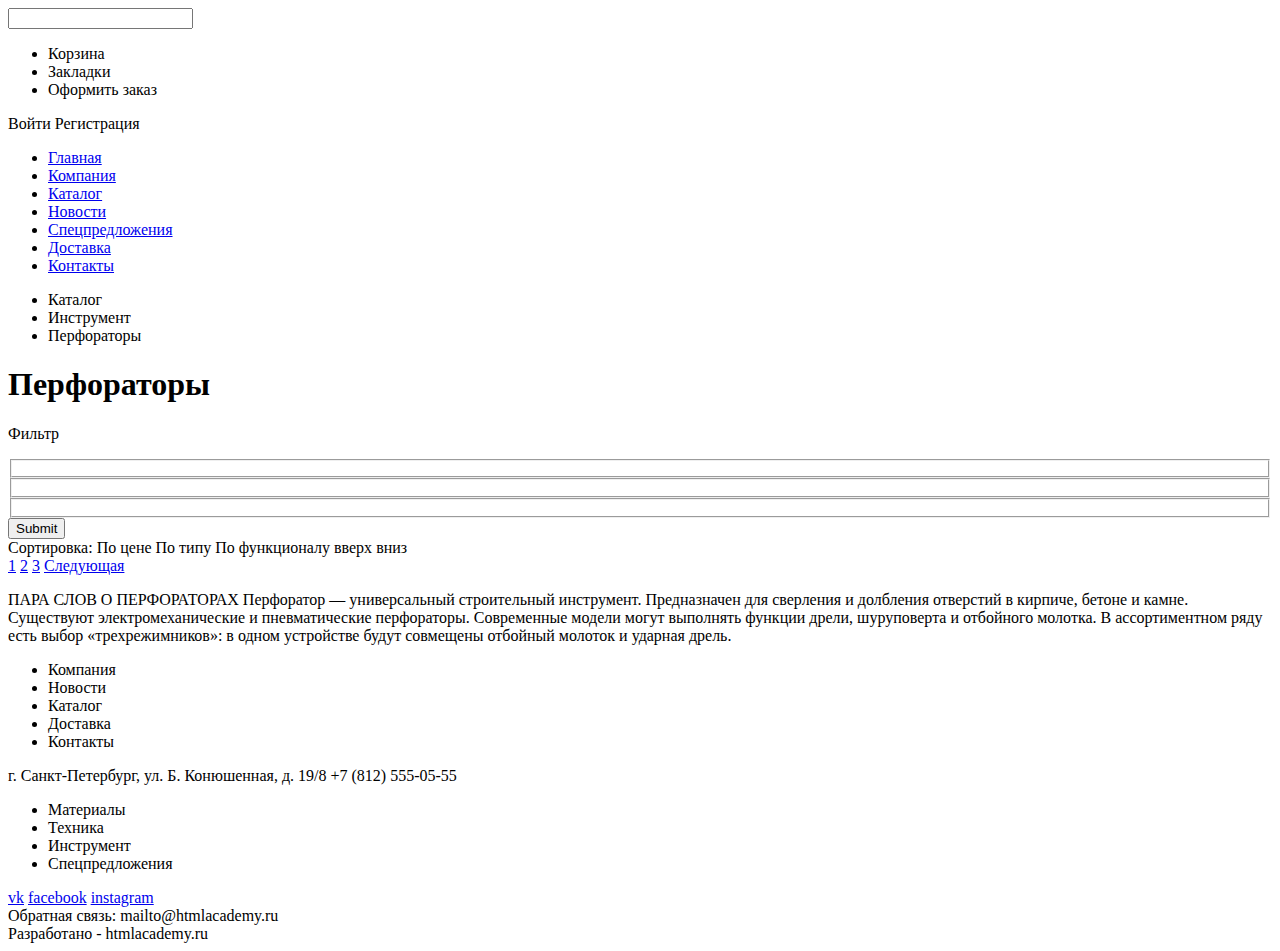
==== catalog.html @ a5088276 "Сделал общую разметку" ====
<!DOCTYPE html>
<html lang="ru">
  <head>
    <meta charset="utf-8">
    <title>HTML Academy: Техномарт</title>
  </head>
  <body>
    <header class="header-top">
      <div class="container">
        <div class="logo"></div>
        <input type="search">
        <ul class="buy-block">
          <li>Корзина</li>
          <li>Закладки</li>
          <li>Оформить заказ</li>
        </ul>
      </div>
    </header>
    <header>
      <div class="container">
        <div class="description"></div>
        <div class="contacts"></div>
        <div class="user-block">
          <a hrer="#">Войти</a>
          <a hrer="#">Регистрация</a>
        </div>
      </div>
    </header>
    <header>
      <nav class="container">
        <ul>
          <li><a href="#">Главная</a></li>
          <li><a href="#">Компания</a></li>
          <li><a href="#">Каталог</a></li>
          <li><a href="#">Новости</a></li>
          <li><a href="#">Спецпредложения</a></li>
          <li><a href="#">Доставка</a></li>
          <li><a href="#">Контакты</a></li>
        </ul>
      </nav>
    </header>
    <main>
      <ul class="breadcrumbs">
        <li>Каталог</li>
        <li>Инструмент</li>
        <li>Перфораторы</li>
      </ul>
      <h1>Перфораторы</h1>
      <form>
        <p>Фильтр</p>
        <fieldset class="cost">

        </fieldset>
        <fieldset class="vendors"></fieldset>
        <fieldset class="power"></fieldset>
        <input type="submit">
      </form>
      <div class="goods">
        <div class="goods-sort">
          <span>Сортировка:</span>
          <span>По цене</span>
          <span>По типу</span>
          <span>По функционалу</span>
          <span>вверх</span>
          <span>вниз</span>
        </div>
        <div class="goods-list">
          <div class="goods-item"></div>
          <div class="goods-item"></div>
          <div class="goods-item"></div>
          <div class="goods-item"></div>
          <div class="goods-item"></div>
          <div class="goods-item"></div>
          <div class="goods-item"></div>
          <div class="goods-item"></div>
          <div class="goods-item"></div>
        </div>
      </div>
      <div class="paginator">
        <a href="#">1</a>
        <a href="#">2</a>
        <a href="#">3</a>
        <a href="#">Следующая</a>
      </div>
      <p class="info">ПАРА СЛОВ О ПЕРФОРАТОРАХ
        Перфоратор — универсальный строительный инструмент. Предназначен для сверления и долбления отверстий в кирпиче, бетоне и камне.
        Существуют электромеханические и пневматические перфораторы. Современные модели могут выполнять функции дрели, шуруповерта и отбойного молотка. В ассортиментном ряду есть выбор «трехрежимников»: в одном устройстве будут совмещены отбойный молоток и ударная дрель.</p>
    </main>
    <footer>
      <div class="top">
        <div class="logo"></div>
        <ul>
          <li>Компания</li>
          <li>Новости</li>
          <li>Каталог</li>
          <li>Доставка</li>
          <li>Контакты</li>
        </ul>
      </div>
      <div class="middle">
        <p>г. Санкт-Петербург, ул. Б. Конюшенная, д. 19/8 +7 (812) 555-05-55</p>
        <ul>
          <li>Материалы</li>
          <li>Техника</li>
          <li>Инструмент</li>
          <li>Спецпредложения</li>
        </ul>
      </div>
      <div class="bottom">
        <p class="copyright"></p>
        <div class="social-block">
          <a href="#">vk</a>
          <a href="#">facebook</a>
          <a href="#">instagram</a>
        </div>
        <div class="feedback">
          Обратная связь:
          mailto@htmlacademy.ru
        </div>
        <div class="developer">
          Разработано -
          htmlacademy.ru
        </div>
      </div>
    </footer>
  </body>
</html>
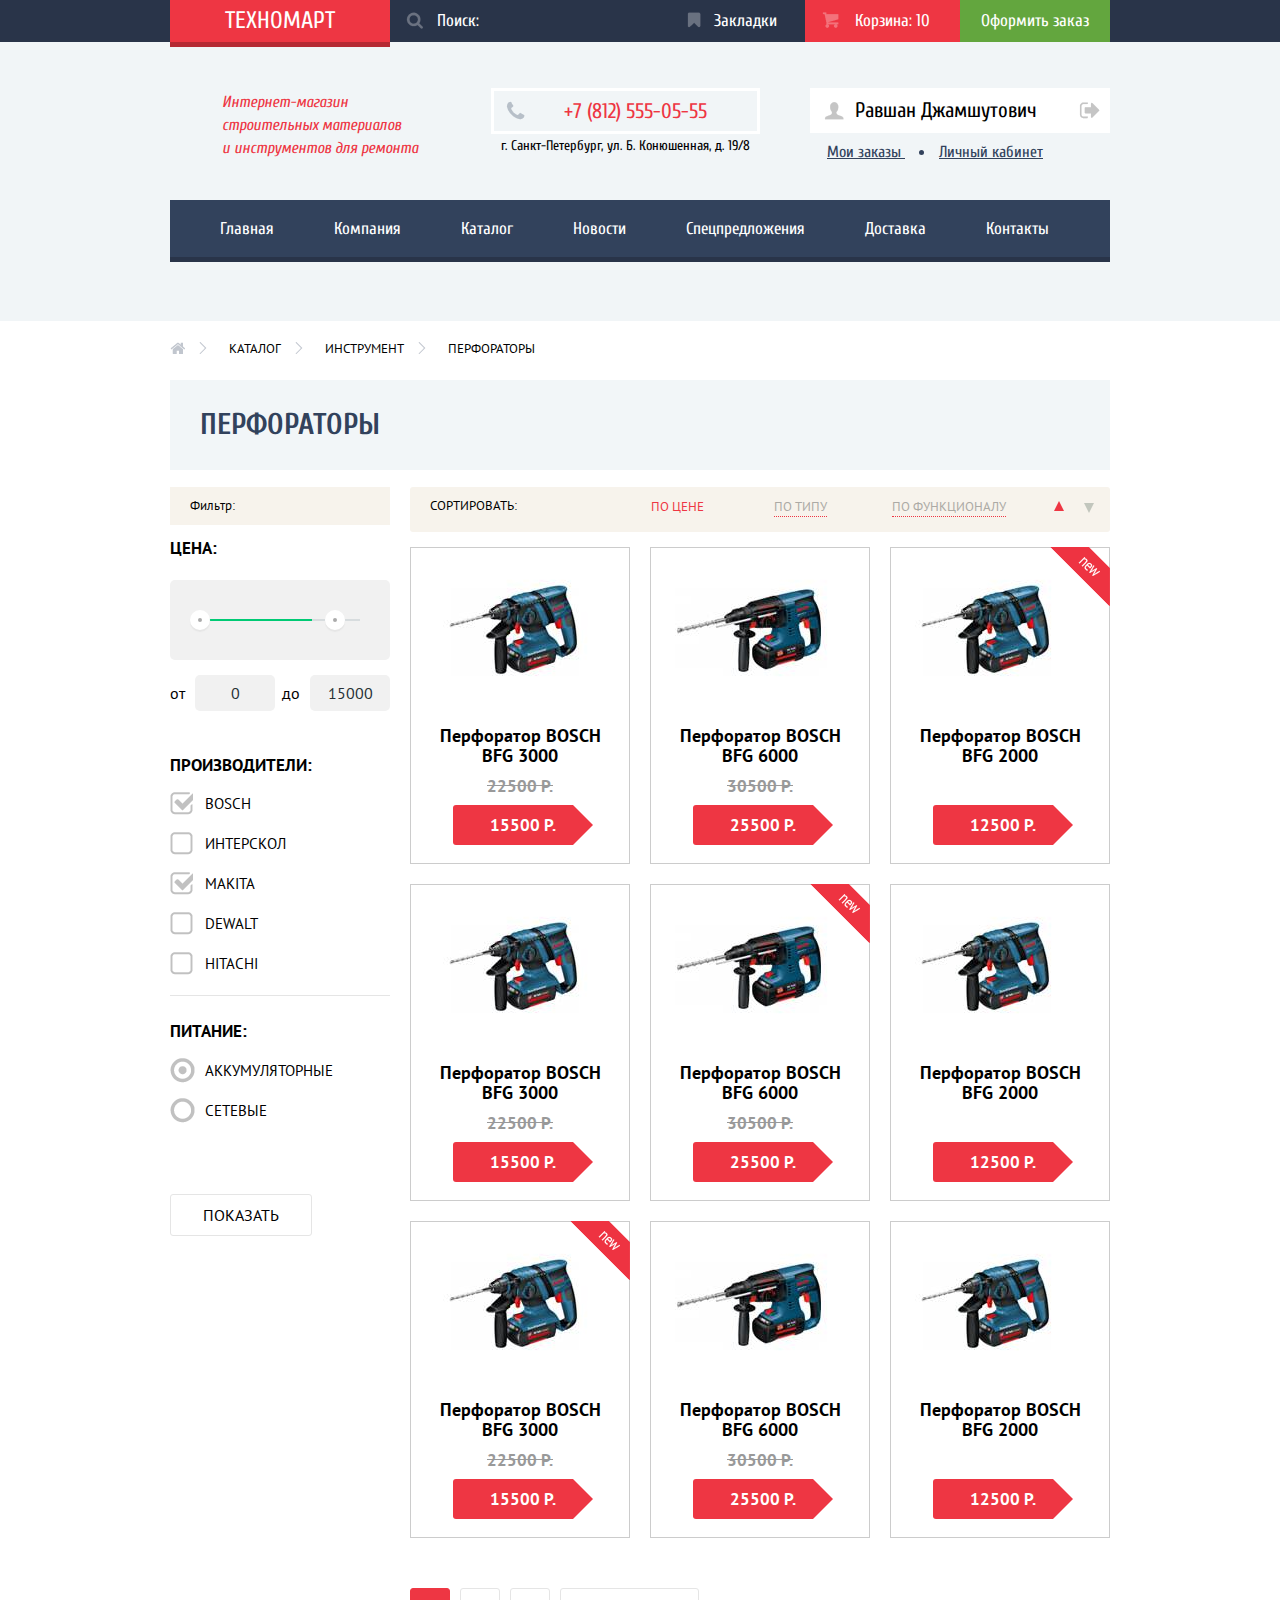
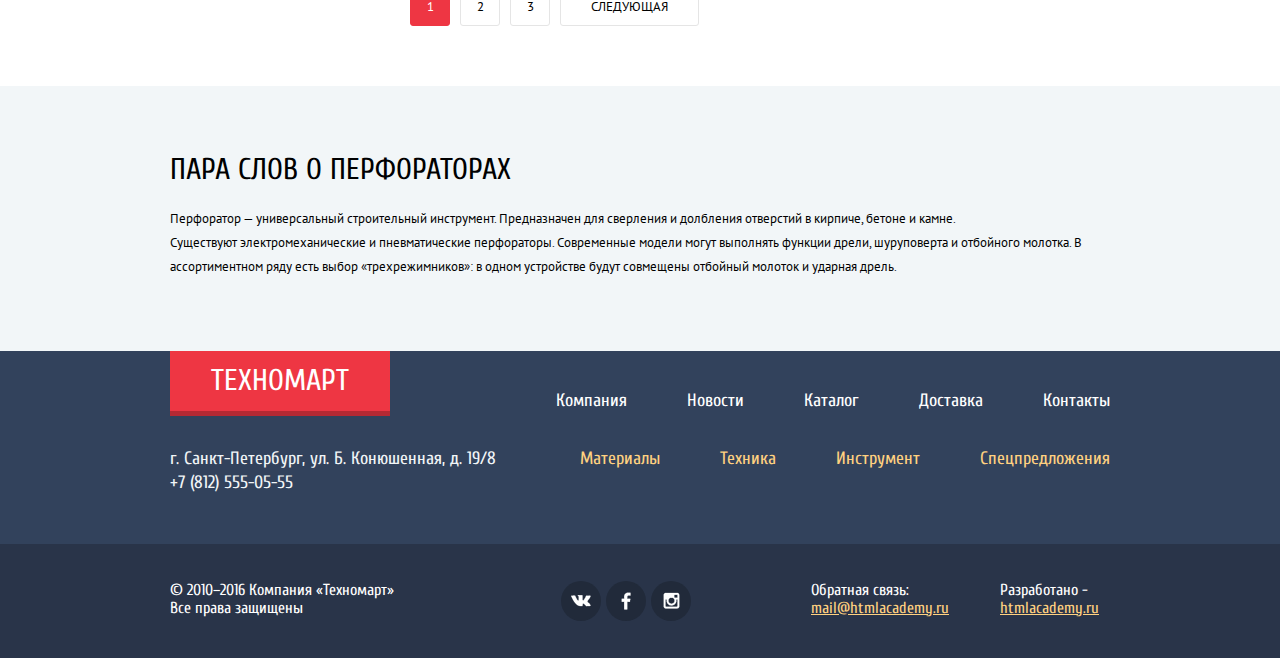
==== commit 5a14b78a: "первая версия" ====
--- a/catalog.html
+++ b/catalog.html
@@ -3,125 +3,336 @@
   <head>
     <meta charset="utf-8">
     <title>HTML Academy: Техномарт</title>
+    <link href="https://fonts.googleapis.com/css?family=Cuprum:400,400i,700&amp;subset=cyrillic" rel="stylesheet">
+    <link href="https://fonts.googleapis.com/css?family=PT+Sans:400,700&amp;subset=cyrillic" rel="stylesheet">
+    <link href="css/normalize.css" rel="stylesheet">
+    <link href="css/style.css" rel="stylesheet">
   </head>
   <body>
-    <header class="header-top">
-      <div class="container">
-        <div class="logo"></div>
-        <input type="search">
-        <ul class="buy-block">
-          <li>Корзина</li>
-          <li>Закладки</li>
-          <li>Оформить заказ</li>
-        </ul>
-      </div>
-    </header>
-    <header>
-      <div class="container">
-        <div class="description"></div>
-        <div class="contacts"></div>
-        <div class="user-block">
-          <a hrer="#">Войти</a>
-          <a hrer="#">Регистрация</a>
-        </div>
-      </div>
-    </header>
-    <header>
-      <nav class="container">
-        <ul>
-          <li><a href="#">Главная</a></li>
-          <li><a href="#">Компания</a></li>
-          <li><a href="#">Каталог</a></li>
-          <li><a href="#">Новости</a></li>
-          <li><a href="#">Спецпредложения</a></li>
-          <li><a href="#">Доставка</a></li>
-          <li><a href="#">Контакты</a></li>
-        </ul>
-      </nav>
-    </header>
-    <main>
-      <ul class="breadcrumbs">
-        <li>Каталог</li>
-        <li>Инструмент</li>
-        <li>Перфораторы</li>
-      </ul>
-      <h1>Перфораторы</h1>
-      <form>
-        <p>Фильтр</p>
-        <fieldset class="cost">
-
-        </fieldset>
-        <fieldset class="vendors"></fieldset>
-        <fieldset class="power"></fieldset>
-        <input type="submit">
-      </form>
-      <div class="goods">
-        <div class="goods-sort">
-          <span>Сортировка:</span>
-          <span>По цене</span>
-          <span>По типу</span>
-          <span>По функционалу</span>
-          <span>вверх</span>
-          <span>вниз</span>
-        </div>
-        <div class="goods-list">
-          <div class="goods-item"></div>
-          <div class="goods-item"></div>
-          <div class="goods-item"></div>
-          <div class="goods-item"></div>
-          <div class="goods-item"></div>
-          <div class="goods-item"></div>
-          <div class="goods-item"></div>
-          <div class="goods-item"></div>
-          <div class="goods-item"></div>
-        </div>
-      </div>
-      <div class="paginator">
-        <a href="#">1</a>
-        <a href="#">2</a>
-        <a href="#">3</a>
-        <a href="#">Следующая</a>
-      </div>
-      <p class="info">ПАРА СЛОВ О ПЕРФОРАТОРАХ
-        Перфоратор — универсальный строительный инструмент. Предназначен для сверления и долбления отверстий в кирпиче, бетоне и камне.
-        Существуют электромеханические и пневматические перфораторы. Современные модели могут выполнять функции дрели, шуруповерта и отбойного молотка. В ассортиментном ряду есть выбор «трехрежимников»: в одном устройстве будут совмещены отбойный молоток и ударная дрель.</p>
+    <div class="header-wrapper header-wrapper-inner">
+      <header class="header-top">
+        <div class="container clearfix">
+          <a class="logo" href="index.html">Техномарт</a>
+          <form action="/search" class="search-form">
+            <input type="search" placeholder="Поиск:"
+            id="search">
+            <label for="search"></label>
+            <button type="submit" title="Найти">
+              Найти
+            </button>
+          </form>
+          <div class="buy-block">
+            <a class="bookmarks" href="#">Закладки</a>
+            <a class="card active" href="#">Корзина: 10</a>
+            <a class="order" href="#">Оформить заказ</a>
+          </div>
+        </div>
+      </header>
+      <header class="header-middle">
+        <div class="container clearfix">
+          <p class="description">
+            Интернет-магазин<br>
+            строительных материалов<br>
+            и инструментов для ремонта
+          </p>
+          <div class="contacts">
+            <div class="phone">
+              +7 (812) 555-05-55
+            </div>
+            <div class="address">
+              г. Санкт-Петербург, ул. Б. Конюшенная, д. 19/8
+            </div>
+          </div>
+          <div class="user-block-in">
+            <div class="user-area">
+              <!-- <a class="" href="#"></a> -->
+              <a class="profile" href="#">Равшан Джамшутович</a>
+              <a class="logout" href="#"></a>
+            </div>
+            <div class="user-options">
+              <a class="orders" href="#">
+                Мои заказы
+              </a>
+              <a class="cabinet" href="#">
+                Личный кабинет
+              </a>
+            </div>
+          </div>
+        </div>
+      </header>
+      <header class="header-bottom container">
+        <nav>
+          <a href="index.html">Главная</a>
+          <a href="#">Компания</a>
+          <a href="#">Каталог</a>
+          <a href="#">Новости</a>
+          <a href="#">Спецпредложения</a>
+          <a href="#">Доставка</a>
+          <a href="#">Контакты</a>
+        </nav>
+      </header>
+    </div>
+    <main class="container">
+      <div class="breadcrumbs">
+        <a class="home arrow" href="index.html"></a>
+        <a class="arrow" href="#">Каталог</a>
+        <a class="arrow" href="#">Инструмент</a>
+        <span>Перфораторы</span>
+      </div>
+      <h1 class="catalog-section">Перфораторы</h1>
+      <div class="catalog-wrapper clearfix">
+        <div class="left-column">
+          <p class="filter-title">Фильтр:</p>
+          <p class="filter-name">Цена:</p>
+          <div class="range-filter">
+            <div class="range-controls">
+              <div class="scale">
+                <div class="bar" style="width: 70%"></div>
+              </div>
+              <div class="toggle min-toggle"></div>
+              <div class="toggle max-toggle"></div>
+            </div>
+            <div class="price-controls">
+              <label class="min-price">
+                от<input type="text" name="min" value="0">
+              </label>
+              <label class="max-price">
+                до<input type="text" name="max" value="15000">
+              </label>
+            </div>
+          </div>
+          <form class="goods-filter">
+            <fieldset class="vendor-filter">
+              <legend>Производители:</legend>
+
+              <input type="checkbox" name="bosch" value="bosch" id="checkbox-1" checked>
+              <label for="checkbox-1">Bosch</label>
+
+              <input type="checkbox" name="interscol" value="interscol" id="checkbox-2">
+              <label for="checkbox-2">Интерскол</label>
+
+              <input type="checkbox" name="makita" value="makita" id="checkbox-3" checked>
+              <label for="checkbox-3">Makita</label>
+
+              <input type="checkbox" name="dewalt" value="dewalt" id="checkbox-4">
+              <label for="checkbox-4">Dewalt</label>
+
+              <input type="checkbox" name="hitachi" value="hitachi" id="checkbox-5">
+              <label for="checkbox-5">Hitachi</label>
+
+            </fieldset>
+            <fieldset class="power-filter">
+              <legend>Питание:</legend>
+
+              <input type="radio" name="power" value="battery" id="radio-1" checked>
+              <label for="radio-1">Аккумуляторные</label>
+
+              <input type="radio" name="power" value="electricity" id="radio-2">
+              <label for="radio-2">Сетевые</label>
+
+            </fieldset>
+            <button type="submit">Показать</button>
+          </form>
+        </div>
+        <div class="right-column">
+          <div class="goods-sort">
+            <span class="title">Сортировать:</span>
+            <ul class="sort-type">
+              <li><a class="cost sort-active" href="#">По цене</a></li>
+              <li><a class="type" href="#">По типу</a></li>
+              <li><a class="functions" href="#">По функционалу</a>
+                <ul class="arrows">
+                  <li><a class="sort-up sort-up-active" href="#"></a></li>
+                  <li><a class="sort-down" href="#"></a></li>
+                </ul>
+              </li>
+            </ul>
+          </div>
+          <div class="goods">
+            <div class="catalog-item">
+              <!-- <div class="flag flag-new">Новинка</div> -->
+              <div class="actions">
+                <a href="#" class="buy">Купить</a>
+                <a href="#" class="bookmark">В закладки</a>
+              </div>
+              <div class="image"><img width="218" height="168" src="img/bfg-3000.jpg" alt="bfg-3000"></div>
+              <div class="title">Перфоратор BOSCH<br>
+              BFG 3000</div>
+              <div class="discount">22500 Р.</div>
+              <div class="price">15500 Р.</div>
+            </div>
+            <div class="catalog-item">
+              <!-- <div class="flag flag-new">Новинка</div> -->
+              <div class="actions">
+                <a href="#" class="buy">Купить</a>
+                <a href="#" class="bookmark">В закладки</a>
+              </div>
+              <div class="image"><img width="218" height="168" src="img/bfg-6000.jpg" alt="bfg-6000"></div>
+              <div class="title">Перфоратор BOSCH<br>
+              BFG 6000</div>
+              <div class="discount">30500 Р.</div>
+              <div class="price">25500 Р.</div>
+            </div>
+            <div class="catalog-item">
+              <div class="flag flag-new">Новинка</div>
+              <div class="actions">
+                <a href="#" class="buy">Купить</a>
+                <a href="#" class="bookmark">В закладки</a>
+              </div>
+              <div class="image"><img width="218" height="168" src="img/bfg-2000.jpg" alt="bfg-2000"></div>
+              <div class="title">Перфоратор BOSCH<br>
+              BFG 2000</div>
+              <div class="discount"></div>
+              <div class="price">12500 Р.</div>
+            </div>
+            <div class="catalog-item">
+              <!-- <div class="flag flag-new">Новинка</div> -->
+              <div class="actions">
+                <a href="#" class="buy">Купить</a>
+                <a href="#" class="bookmark">В закладки</a>
+              </div>
+              <div class="image"><img width="218" height="168" src="img/bfg-3000.jpg" alt="bfg-3000"></div>
+              <div class="title">Перфоратор BOSCH<br>
+              BFG 3000</div>
+              <div class="discount">22500 Р.</div>
+              <div class="price">15500 Р.</div>
+            </div>
+            <div class="catalog-item">
+              <div class="flag flag-new">Новинка</div>
+              <div class="actions">
+                <a href="#" class="buy">Купить</a>
+                <a href="#" class="bookmark">В закладки</a>
+              </div>
+              <div class="image"><img width="218" height="168" src="img/bfg-6000.jpg" alt="bfg-6000"></div>
+              <div class="title">Перфоратор BOSCH<br>
+              BFG 6000</div>
+              <div class="discount">30500 Р.</div>
+              <div class="price">25500 Р.</div>
+            </div>
+            <div class="catalog-item">
+              <div class="actions">
+                <a href="#" class="buy">Купить</a>
+                <a href="#" class="bookmark">В закладки</a>
+              </div>
+              <div class="image"><img width="218" height="168" src="img/bfg-2000.jpg" alt="bfg-2000"></div>
+              <div class="title">Перфоратор BOSCH<br>
+              BFG 2000</div>
+              <div class="discount"></div>
+              <div class="price">12500 Р.</div>
+            </div>
+            <div class="catalog-item">
+              <div class="flag flag-new">Новинка</div>
+              <div class="actions">
+                <a href="#" class="buy">Купить</a>
+                <a href="#" class="bookmark">В закладки</a>
+              </div>
+              <div class="image"><img width="218" height="168" src="img/bfg-3000.jpg" alt="bfg-3000"></div>
+              <div class="title">Перфоратор BOSCH<br>
+              BFG 3000</div>
+              <div class="discount">22500 Р.</div>
+              <div class="price">15500 Р.</div>
+            </div>
+            <div class="catalog-item">
+              <!-- <div class="flag flag-new">Новинка</div> -->
+              <div class="actions">
+                <a href="#" class="buy">Купить</a>
+                <a href="#" class="bookmark">В закладки</a>
+              </div>
+              <div class="image"><img width="218" height="168" src="img/bfg-6000.jpg" alt="bfg-6000"></div>
+              <div class="title">Перфоратор BOSCH<br>
+              BFG 6000</div>
+              <div class="discount">30500 Р.</div>
+              <div class="price">25500 Р.</div>
+            </div>
+            <div class="catalog-item">
+              <div class="actions">
+                <a href="#" class="buy">Купить</a>
+                <a href="#" class="bookmark">В закладки</a>
+              </div>
+              <div class="image"><img width="218" height="168" src="img/bfg-2000.jpg" alt="bfg-2000"></div>
+              <div class="title">Перфоратор BOSCH<br>
+              BFG 2000</div>
+              <div class="discount"></div>
+              <div class="price">12500 Р.</div>
+            </div>
+          </div>
+          <div class="paginator">
+            <a class="current-page" href="#">1</a>
+            <a href="#">2</a>
+            <a href="#">3</a>
+            <a class="next" href="#">Следующая</a>
+          </div>
+        </div>
+      </div>
     </main>
+    <div class="info-wrapper">
+      <div class="info container">
+        <h2>ПАРА СЛОВ О ПЕРФОРАТОРАХ</h2>
+        <p>
+          Перфоратор — универсальный строительный инструмент. Предназначен для сверления и долбления отверстий в кирпиче, бетоне и камне.<br>
+          Существуют электромеханические и пневматические перфораторы. Современные модели могут выполнять функции дрели, шуруповерта и отбойного молотка. В<br> ассортиментном ряду есть выбор «трехрежимников»: в одном устройстве будут совмещены отбойный молоток и ударная дрель.</p>
+      </div>
+    </div>
     <footer>
-      <div class="top">
-        <div class="logo"></div>
-        <ul>
-          <li>Компания</li>
-          <li>Новости</li>
-          <li>Каталог</li>
-          <li>Доставка</li>
-          <li>Контакты</li>
-        </ul>
-      </div>
-      <div class="middle">
-        <p>г. Санкт-Петербург, ул. Б. Конюшенная, д. 19/8 +7 (812) 555-05-55</p>
-        <ul>
-          <li>Материалы</li>
-          <li>Техника</li>
-          <li>Инструмент</li>
-          <li>Спецпредложения</li>
-        </ul>
-      </div>
-      <div class="bottom">
-        <p class="copyright"></p>
-        <div class="social-block">
-          <a href="#">vk</a>
-          <a href="#">facebook</a>
-          <a href="#">instagram</a>
-        </div>
-        <div class="feedback">
-          Обратная связь:
-          mailto@htmlacademy.ru
-        </div>
-        <div class="developer">
-          Разработано -
-          htmlacademy.ru
+      <div class="footer-top">
+        <div class="container clearfix">
+          <a class="logo" href="index.html">Техномарт</a>
+          <ul>
+            <li><a href="#">Компания</a></li>
+            <li><a href="#">Новости</a></li>
+            <li><a href="#">Каталог</a></li>
+            <li><a href="#">Доставка</a></li>
+            <li><a href="#">Контакты</a></li>
+          </ul>
+        </div>
+      </div>
+      <div class="footer-middle">
+        <div class="container clearfix">
+          <p class="address">г. Санкт-Петербург, ул. Б. Конюшенная, д. 19/8 +7 (812) 555-05-55</p>
+          <ul>
+            <li><a href="#">Материалы</a></li>
+            <li><a href="#">Техника</a></li>
+            <li><a href="#">Инструмент</a></li>
+            <li><a href="#">Спецпредложения</a></li>
+          </ul>
+        </div>
+      </div>
+      <div class="footer-bottom">
+        <div class="container clearfix">
+          <p class="copyright">
+            © 2010–2016 Компания «Техномарт» Все права защищены
+          </p>
+          <div class="social-block">
+            <a class="social-link vk" href="#">vk</a>
+            <a class="social-link fb" href="#">facebook</a>
+            <a class="social-link inst" href="#">instagramm</a>
+          </div>
+          <div class="feedback">
+            Обратная связь:
+            <a href="#">mail@htmlacademy.ru</a>
+          </div>
+          <div class="developer">
+            Разработано -
+            <a href="#">htmlacademy.ru</a>
+          </div>
         </div>
       </div>
     </footer>
+    <div class="modal-card-add modal-hide">
+  		<button class="modal-close"></button>
+  		<div class="modal-container">
+        <div class="modal-content">
+          <i></i>
+          <span>Товар добавлен в корзину!</span>
+        </div>
+  		</div>
+      <footer class="modal-footer">
+        <div class="modal-actions">
+          <a class="btn get-buy" href="#">Оформить заказ</a>
+          <a class="btn continue" href="#">Продолжить покупки</a>
+        </div>
+      </footer>
+  	</div>
+    <script src="js/script.js"></script>
   </body>
 </html>
--- a/css/style.css
+++ b/css/style.css
@@ -0,0 +1,2110 @@
+body {
+  font-family: "PT Sans", "Arial", sans-serif;
+}
+.btn {
+  font-family: "Cuprum", "Arial", sans-serif;
+  font-size: 14px;
+  line-height: 18px;
+  color: #ffffff;
+  text-decoration: none;
+  text-transform: uppercase;
+  text-align: center;
+  border-radius: 3px;
+}
+
+.container {
+  width: 940px;
+  padding: 0 10px;
+  margin: 0 auto;
+}
+.clearfix {
+  content: "";
+  display: table;
+  clear: both;
+}
+fieldset {
+  padding: 0;
+  margin: 0;
+}
+/*Модальные окна*/
+.modal-container {
+  width: 460px;
+  margin: 0 auto;
+}
+.modal-footer {
+  padding: 37px 0;
+  background-color: #f1f1f1;
+}
+
+.modal-close {
+  position: absolute;
+  top: 0;
+  right: 0;
+  width: 25px;
+  height: 25px;
+  background-color: transparent;
+  border: none;
+  outline: none;
+}
+.modal-close::before {
+  content: "";
+  left: 0;
+  top: 10px;
+  position: absolute;
+  width: 25px;
+  height: 5px;
+  background-color: #ee3643;
+  transform: rotate(45deg);
+}
+.modal-close::after {
+  content: "";
+  left: 0;
+  top: 10px;
+  position: absolute;
+  width: 25px;
+  height: 5px;
+  background-color: #ee3643;
+  transform: rotate(-45deg);
+}
+.modal-hide {
+  display: none;
+}
+.modal-show {
+  display: block;
+}
+
+/*end Модальные окна*/
+.header-wrapper {
+  padding-bottom: 59px;
+  font-family: "Cuprum", "Arial", sans-serif;
+  background-color: #f1f5f7;
+}
+.header-wrapper-main {
+  margin-bottom: 60px;
+}
+.header-wrapper-inner {
+  margin-bottom: 21px;
+}
+.header-top {
+  background-color: #293449;
+  margin-bottom: 46px;
+}
+.header-top .logo {
+  float: left;
+  width: 204px;
+  padding: 9px 8px;
+  text-align:center;
+  background-color: #ee3643;
+  color: #ffffff;
+  font-size: 24px;
+  line-height: 24px;
+  text-transform: uppercase;
+  text-decoration: none;
+  box-shadow: 0 5px 0 0 #b52933;
+}
+.header-top .logo:hover {
+  background-color: #ca2c37;
+  box-shadow: 0 5px 0 0 #9a212a;
+}
+.header-top .logo:active {
+  background-color: #ba2732;
+  box-shadow: 0 5px 0 0 #8e1e26;
+}
+.search-form {
+  position: relative;
+  float: left;
+  width: 260px;
+}
+.search-form label[for="search"] {
+  position: absolute;
+  top: 12px;
+  left: 16px;
+  width: 17px;
+  height: 17px;
+  background-image: url("../img/header-icons.png");
+  background-repeat: no-repeat;
+  background-position: 0 0;
+  opacity: 0.3;
+}
+.search-form input[type="search"] {
+  position: relative;
+  width: 260px;
+  padding: 12px 0;
+  padding-left: 47px;
+  padding-right: 10px;
+  font-family: "Cuprum", "Arial", sans-serif;
+  font-size: 17px;
+  line-height: 18px;
+  background-color: #293449;
+  box-sizing: border-box;
+  color: #ffffff;
+  border: none;
+  outline: none;
+}
+.search-form input[type="search"]::-webkit-input-placeholder {
+  color: white;
+  opacity: 1;
+}
+.search-form input[type="search"]:hover + label[for="search"] {
+  opacity: 1;
+}
+.search-form input[type="search"]:focus {
+  background-color: #ffffff;
+}
+.search-form input[type="search"]:focus {
+  background-color: #ffffff;
+  color: #000000;
+}
+.search-form input[type="search"]:focus + label[for="search"] {
+  background-position: -17px 0;
+  opacity: 1;
+}
+.search-form button {
+  display: none;
+}
+.buy-block {
+  float: right;
+  max-width: 460px;
+  font-size: 0;
+}
+.buy-block a {
+  display: inline-block;
+  text-align: right;
+  vertical-align: middle;
+}
+.buy-block .bookmarks {
+  position: relative;
+  padding: 12px;
+  padding-left: 44px;
+  padding-right: 28px;
+  text-align: center;
+  color: #ffffff;
+  background-color: #293449;
+  font-size: 17px;
+  line-height: 18px;
+  text-decoration: none;
+}
+.buy-block .bookmarks::before {
+  content: "";
+  position: absolute;
+  top: 12px;
+  left: 17px;
+  width: 14px;
+  height: 16px;
+  background-image: url("../img/header-icons.png");
+  background-repeat: no-repeat;
+  background-position: -34px 0;
+  opacity: 0.3;
+}
+.bookmarks:hover::before {
+  opacity: 1;
+}
+.bookmarks:active {
+  opacity: 0.6;
+}
+.bookmarks:active::before {
+  opacity: 0.5;
+}
+.buy-block .order {
+  width: 130px;
+  padding: 12px 10px;
+  text-align: center;
+  color: #ffffff;
+  background-color: #63a63e;
+  font-size: 17px;
+  line-height: 18px;
+  text-decoration: none;
+}
+.buy-block .order:hover {
+  background-color: #5fbb2d;
+}
+.order:active {
+  opacity: 0.51;
+}
+.buy-block .card {
+  position: relative;
+  /*width: 85px;*/
+  padding: 12px;
+  padding-left: 50px;
+  padding-right: 30px;
+  text-align: center;
+  color: #ffffff;
+  background-color: #293449;
+  font-size: 17px;
+  line-height: 18px;
+  text-decoration: none;
+}
+.buy-block .card::before {
+  content: "";
+  position: absolute;
+  top: 12px;
+  left: 17px;
+  width: 17px;
+  height: 16px;
+  background-image: url("../img/header-icons.png");
+  background-repeat: no-repeat;
+  background-position: -48px 0;
+  opacity: 0.3;
+}
+.buy-block .card:hover::before {
+  opacity: 1;
+}
+.buy-block .card:active {
+  opacity: 0.6;
+}
+.buy-block .card:active::before {
+  opacity: 0.5;
+}
+.buy-block .active {
+  background-color: #ee3643;
+}
+
+/*==========================================*/
+.header-middle {
+  margin-bottom: 39px;
+}
+.description {
+  float: left;
+  margin: 0;
+  padding-top: 3px;
+  padding-left:52px;
+  margin-right: 73px;
+  color: #ee3643;
+  font-style: italic;
+  font-size: 16px;
+  line-height: 23px;
+}
+.contacts {
+  float: left;
+}
+.phone {
+  position: relative;
+  padding: 11px 0;
+  padding-left: 70px;
+  padding-right: 50px;
+  font-size: 21px;
+  line-height: 18px;
+  color: #ee3643;
+  border: 3px solid #ffffff;
+}
+.phone::before {
+  content: "";
+  position: absolute;
+  top: 10px;
+  left: 12px;
+  width: 19px;
+  height: 19px;
+  background-image: url("../img/header-icons.png");
+  background-repeat: no-repeat;
+  background-position: -65px 0;
+}
+.address {
+  pading-top: 3px;
+  font-size: 14px;
+  line-height: 24px;
+  text-align: center;
+}
+
+
+.user-block {
+  float: right;
+  font-size: 0;
+}
+.user-block a {
+  position: relative;
+  display: inline-block;
+  padding: 13px 25px;
+  font-size: 21px;
+  line-height: 18px;
+  text-decoration: none;
+  color: #000000;
+  background-color: #ffffff;
+  vertical-align: middle;
+}
+.user-block .login {
+  padding-left: 47px;
+  padding-right: 25px;
+  margin-right: 10px;
+}
+.user-block .login:hover,
+.user-block .sign-up:hover {
+  color: #ee3643;
+}
+
+.user-block .login::before {
+  content: "";
+  position: absolute;
+  top: 15px;
+  left: 15px;
+  width: 20px;
+  height: 17px;
+  background-image: url("../img/header-icons.png");
+  background-repeat: no-repeat;
+  background-position: -124px 0;
+}
+.user-block .login:hover::before {
+  background-position: -144px 0;
+}
+.user-block-in {
+  float: right;
+  width: 300px;
+  min-height: 65px;
+  font-family: "Cuprum", "Arial", sans-serif;
+}
+.user-block-in .user-area {
+  position: relative;
+  width: 300px;
+  height: 45px;
+  margin-bottom: 10px;
+  background-color: #ffffff;
+}
+.user-area .profile {
+  padding-left: 45px;
+  font-size: 21px;
+  line-height: 45px;
+  color: #000000;
+  vertical-align: middle;
+  text-decoration: none;
+}
+.user-area .profile::before,
+.user-area .logout {
+  position: absolute;
+  top: 14px;
+  background-image: url("../img/header-icons.png");
+  background-repeat: no-repeat;
+}
+.user-area .profile::before {
+  content: "";
+  left: 14px;
+  width: 20px;
+  height: 18px;
+  background-position: -84px 0;
+}
+.user-area .profile:hover::before {
+  background-position: -104px 0;
+}
+.user-area .profile:active {
+  color: rgba(0, 0, 0, 0.3);
+}
+.user-area .profile:active::before {
+  background-position: -84px 0;
+}
+.user-area .logout {
+  right: 10px;
+  width: 21px;
+  height: 17px;
+  background-position: -164px 0;
+}
+.user-area .logout:hover {
+  background-position: -185px 0;
+}
+.user-area .logout:active {
+  background-position: -164px 0;
+}
+
+.user-options a {
+  font-size: 16px;
+  line-height: 18px;
+  color: #32425c;
+}
+.user-options a:hover {
+  color: #ee3643;
+}
+.user-options a:active {
+  color: rgba(50, 66, 92, 0.3);
+}
+.user-options .orders {
+  position: relative;
+  padding-left: 17px;
+  padding-right: 19px;
+}
+.user-options .orders::before {
+  content: "";
+  position: absolute;
+  top: 7px;
+  right: 0;
+  width: 5px;
+  height: 5px;
+  border-radius: 50%;
+  background-color: #32425c;
+}
+.user-options .cabinet {
+  padding-left: 15px;
+}
+/*=================================================*/
+.header-bottom nav {
+  padding: 0 20px;
+  background-color: #32425c;
+  border-bottom: 5px solid #293449;
+  font-size: 0;
+}
+.header-bottom a {
+  display: inline-block;
+  padding: 20px 30px;
+  font-size: 17px;
+  line-height: 17px;
+  color: #ffffff;
+  text-decoration: none;
+  vertical-align: middle;
+}
+.header-bottom a:hover {
+  background-color: #293449;
+}
+.header-bottom a:active {
+  color: rgba(255, 255, 255, .5);
+  background-color: #1d2739;
+  box-shadow: 0 5px 0 0 #1d2739;
+}
+/*==================================================*/
+.promo-container {
+  width: 940px;
+  padding: 0 10px;
+  margin: 0 auto;
+  margin-bottom: 47px;
+}
+.promo-top {
+  font-family: "Cuprum", "Arial", sans-serif;
+  margin-bottom: 20px;
+}
+.promo-top .promo-item,
+ .promo-right .promo-item {
+  position: relative;
+  width: 300px;
+  padding-bottom: 22px;
+  color: #ffffff;
+}
+.promo-top .promo-item::before,
+ .promo-right .promo-item::before {
+  content: "";
+  position: absolute;
+  background-image: url("../img/promo-icons.png");
+  background-repeat: no-repeat;
+}
+.promo-top .promo-item {
+  float: left;
+  margin-right: 20px;
+}
+.promo-top h2,
+ .promo-right h2 {
+  margin: 0;
+  padding-top: 21px;
+  padding-left: 22px;
+  margin-bottom: 12px;
+  font-size: 24px;
+  line-height: 30px;
+  font-weight: bold;
+}
+.promo-top a,
+ .promo-right a {
+  display: inline-block;
+  width: 115px;
+  padding: 10px;
+  margin-left: 25px;
+  color: #ffffff;
+  font-size: 14px;
+  line-height: 18px;
+  text-decoration: none;
+  text-transform: uppercase;
+  text-align: center;
+  border-radius: 5px;
+  background-color: rgba(0, 0, 0, .1);
+  vertical-align: middle;
+}
+.promo-top b {
+  background-color: rgba(0, 0, 0, .2);
+}
+.promo-top a:hover,
+.promo-right a:hover {
+   background-color: rgba(0, 0, 0, .3);
+ }
+ .promo-top a:active,
+ .promo-right a:active {
+   opacity: 0.3;
+ }
+.promo-top .materials {
+  position: relative;
+  background-color: #f6b22d;
+}
+.promo-top .materials::before {
+  top: 30px;
+  right: 45px;
+  width: 44px;
+  height: 65px;
+  background-position: 0 0;
+}
+.promo-top .tools {
+  background-color: #4aafde;
+}
+.promo-top .tools::before {
+  top: 30px;
+  right: 28px;
+  width: 75px;
+  height: 61px;
+  background-position: -45px 0;
+}
+.promo-top .technics {
+  margin-right: 0;
+  background-color: #cc79d1;
+}
+.promo-top .technics::before {
+  top: 30px;
+  right: 30px;
+  width: 78px;
+  height: 62px;
+  background-position: -120px 0;
+}
+/*=======================================*/
+.slider {
+  position: relative;
+  float: left;
+  width: 620px;
+  height: 266px;
+  margin-right: 20px;
+}
+.slide {
+  position: absolute;
+  top: 0;
+  right: 0;
+  width: 100%;
+  height: 100%;
+  z-index: 5;
+}
+.slide-text {
+  position: absolute;
+  top: 25px;
+  left: 25px;
+  width: 265px;
+  font-family: "Cuprum", "Arial", sans-serif;
+}
+.slide-title {
+  color: #ffffff;
+  text-transform: uppercase;
+  font-size: 36px;
+  font-weight: bold;
+  line-height: 30px;
+}
+.slide-description {
+  padding-top: 5px;
+  margin: 0;
+  color: #ffffff;
+  font-size: 18px;
+  line-height: 24px;
+  letter-spacing: 1.45px;
+}
+.slide-text .btn {
+  display: block;
+  width: 173px;
+  padding: 11px;
+  margin-top: 120px;
+  color: #ffffff;
+  background-color: #ee3643;
+  font-size: 14px;
+  line-height: 18px;
+  text-decoration: none;
+  text-transform: uppercase;
+  text-align: center;
+  border-radius: 3px;
+}
+.hard-drill {
+  background-image: url("../img/slide-1.jpg");
+  background-repeat: no-repeat;
+  background-position: 0 0;
+}
+.drill {
+  background: url("../img/slide-2.jpg");
+  background-repeat: no-repeat;
+  background-position: 0 0;
+}
+.controls {
+  position: absolute;
+  font-size: 0;
+  bottom: 34px;
+  left: 294px;
+  z-index: 10;
+}
+.controls label {
+  display: inline-block;
+  width: 6px;
+  height: 6px;
+  margin-right: 12px;
+  border: 2px solid #ffffff;
+  background-color: #ffffff;
+  border-radius: 50%;
+  vertical-align: middle;
+}
+.controls label:last-child {
+  margin-right: 0;
+}
+.drill,
+.hard-drill {
+  display: none;
+}
+.arrow-left,
+.arrow-right {
+  position: absolute;
+  top: 50%;
+  width: 22px;
+  height: 40px;
+  margin-top: -20px;
+  background-image: url("../img/slider-arrows.png");
+  background-repeat: no-repeat;
+  z-index: 10;
+}
+.arrow-left {
+  left: 25px;
+  background-position: -5px -5px;
+}
+.arrow-right {
+  right: 20px;
+  background-position: -37px -5px;
+}
+.slider input[type="radio"] {
+  visibility: hidden;
+}
+#slide-1:checked ~ .controls label[for="slide-1"],
+#slide-2:checked ~ .controls label[for="slide-2"] {
+  background-color: #ee3643;
+}
+#slide-1:checked ~ .hard-drill,
+#slide-2:checked ~ .drill {
+  display: block;
+}
+
+.promo-right {
+  float: right;
+  font-family: "Cuprum", "Arial", sans-serif;
+}
+.promo-right .discounts {
+  margin-bottom: 20px;
+  background-color: #85d179;
+}
+.promo-right .discounts::before {
+  top: 26px;
+  right: 53px;
+  width: 59px;
+  height: 72px;
+  background-position: -200px 0;
+}
+.promo-right .delivery {
+  background-color: #f6b22d;
+}
+.promo-right .delivery::before {
+  top: 32px;
+  right: 30px;
+  width: 78px;
+  height: 63px;
+  background-position: -261px 0;
+}
+/*===========================================*/
+
+.popular-container {
+  width: 940px;
+  padding: 0 10px;
+  margin: 0 auto;
+  margin-bottom: 64px;
+  }
+
+.popular {
+  width: 940px;
+  margin-bottom: 20px;
+  background-color: #f3f7ec;
+  font-family: "Cuprum", "Arial", sans-serif;
+}
+.popular .title {
+  float: left;
+  margin-top: 35px;
+  margin-left: 30px;
+  margin-bottom: 30px;
+  color: #32425c;
+  text-transform: uppercase;
+  font-size: 30px;
+  line-height: 30px;
+}
+.popular-catalog-items + .popular .title {
+  margin-left: 24px;
+}
+.popular .btn {
+  float: right;
+  width: 235px;
+  padding: 10px;
+  margin: 27px 0;
+  margin-right: 23px;
+  color: #ffffff;
+  background-color: #ee3643;
+  font-size: 14px;
+  line-height: 18px;
+  text-decoration: none;
+  text-transform: uppercase;
+  text-align: center;
+  border-radius: 3px;
+}
+/*================================*/
+.popular-catalog-items {
+  width: 940px;
+  margin-bottom: 16px;
+  font-size: 0;
+}
+.catalog-item {
+  position: relative;
+  display: inline-block;
+  width: 218px;
+  margin-right: 20px;
+  margin-bottom: 20px;
+  border: 1px solid #cccccc;
+  line-height: 20px;
+  font-weight: bold;
+  text-align: center;
+  vertical-align: baseline;
+}
+.popular-catalog-items .catalog-item {
+  margin-bottom: 0;
+}
+.popular-catalog-items .catalog-item:last-child,
+.goods .catalog-item:nth-child(3n) {
+    margin-right: 0;
+}
+.catalog-item .flag,
+.promo-item .flag {
+  position: absolute;
+  top: 0px;
+  right: 0px;
+  width: 60px;
+  height: 60px;
+  text-indent: -1000px;
+  overflow: hidden;
+  z-index: 10;
+}
+.catalog-item .flag {
+  top: -1px;
+  right: -1px;
+}
+.catalog-item .flag-new,
+.promo-item .flag-new {
+  background-image: url("../img/flag-new.png");
+  background-repeat: no-repeat;
+  background-position: 0 0;
+}
+.catalog-item .actions {
+  display: none;
+}
+.catalog-item:hover .actions {
+  position: absolute;
+  top: 25px;
+  left: 50%;
+  margin-left: -67.5px;
+  display: block;
+}
+.catalog-item:hover .image {
+  visibility: hidden;
+}
+.catalog-item .image {
+  width: 218px;
+  height: 168px;
+}
+.image img {
+  max-width: 100%;
+}
+.catalog-item .title {
+  min-height: 40px;
+  padding: 0 25px;
+  margin-top: 10px;
+  margin-bottom: 10px;
+  font-size: 18px;
+  line-height: 20px;
+  font-weight: bold;
+  color: #000000;
+}
+.catalog-item .discount {
+  min-height: 20px;
+  margin-top: 11px;
+  font-size: 17px;
+  line-height: 18px;
+  color: #999999;
+  text-decoration: line-through;
+}
+.catalog-item .price {
+  position: relative;
+  width: 80px;
+  margin-top: 8px;
+  margin-left: 42px;
+  padding: 11px 30px;
+  margin-bottom: 18px;
+  background-color: #ee3643;
+  border-radius: 3px;
+  font-size: 17px;
+  line-height: 18px;
+  color: #ffffff;
+}
+.catalog-item .price::after {
+  content: "";
+  position: absolute;
+  top: 0;
+  right: -20px;
+  width: 0;
+  height: 0;
+  border: 20px solid #ffffff;
+  border-left-color: #ee3643;
+}
+.catalog-item .buy,
+.catalog-item .bookmark {
+  display: block;
+  width: 129px;
+  padding: 10px 0;
+  margin: 0 auto;
+  margin-bottom: 7px;
+  border: 3px solid #63a63e;
+  border-bottom-color: #367315;
+  background-color: #63a63a;
+  color: #ffffff;
+  font-size: 14px;
+  font-weight: normal;
+  font-family: "Cuprum", "Arial", sans-serif;
+  line-height: 18px;
+  text-decoration: none;
+  text-transform: uppercase;
+  border-radius: 3px;
+}
+.catalog-item .bookmark {
+  color: #32425c;
+  background-color: #ffffff;
+  border-bottom-color: #63a63e;
+}
+/*===========================*/
+.vendors {
+  font-size: 0;
+}
+.vendors a {
+  display: inline-block;
+  width: 218px;
+  border: 1px solid #cccccc;
+  margin-right: 20px;
+  margin-bottom: 20px;
+  vertical-align: middle;
+}
+.vendors a:nth-child(4n) {
+  margin-right: 0;
+}
+.vendors a:hover {
+    box-shadow: 0 10px 25px rgba(41, 52, 73, .5);
+    border-color: transparent;
+}
+
+.vendors a:active {
+    opacity: 0.3;
+    border-color: transparent;
+    box-shadow: 0 7px 15px rgba(41, 52, 73, .5);
+}
+/*=================================*/
+.services {
+  min-height: 526px;
+  margin-bottom: 70px;
+  background-color: #f2f6f8;
+}
+.services-container {
+  width: 940px;
+  padding: 0 10px;
+  margin: 0 auto;
+}
+.services .services-title {
+  padding-top: 69px;
+  margin-bottom: 28px;
+  font-family: "Cuprum", "Arial", sans-serif;
+  font-weight: normal;
+  font-size: 30px;
+  line-height: 24px;
+  color: #000000;
+  text-transform: uppercase;
+}
+.services .services-description {
+  font-family: "PT Sans", "Arial", sans-serif;
+  font-weight: normal;
+  font-size: 13px;
+  line-height: 24px;
+  color: #000000;
+}
+.services .tabs {
+  position: absolute;
+  top: 53px;
+  left: 0;
+  z-index: 9;
+}
+.services .tabs label {
+  display: block;
+  width: 206px;
+  padding: 15px 14px;
+  padding-left: 20px;
+  background-color: #32425c;
+  border: 1px solid;
+  border-left: none;
+  border-right: none;
+  border-top-color: #405069;
+  border-bottom-color: #293449;
+  color: #ffffff;
+  font-size: 21px;
+  line-height: 30px;
+}
+.tabs label:first-child {
+  border-top-color: #32425c;
+}
+.services-slider {
+  position: relative;
+  width: 940px;
+  height: 330px;
+}
+.services-slider input[type="radio"] {
+  display: none;
+}
+.services-slider::before {
+  content: "";
+  position: absolute;
+  top: 10px;
+  left: 230px;
+  width: 10px;
+  height: 272px;
+  background-image: url("../img/shadow.png");
+  background-repeat: no-repeat;
+  background-position: 0 0;
+  z-index: 10;
+}
+.services-slides {
+  position: absolute;
+  top: 56px;
+  right: 0;
+  width: 620px;
+  height: 285px;
+}
+.services-slide {
+  display: none;
+  position:absolute;
+  top: 0;
+  right: 0;
+  width: 100%;
+  height: 100%;
+}
+.services-slide-description .title {
+  margin: 0;
+  margin-bottom: 30px;
+  font-family: "Cuprum", "Arial", sans-serif;
+  font-weight: normal;
+  font-size: 36px;
+  line-height: 24px;
+  color: #32245c;
+  text-transform: uppercase;
+}
+.services-slide-description .text {
+  margin: 0;
+  font-family: "PT Sans", "Arial", sans-serif;
+  font-weight: normal;
+  font-size: 13px;
+  line-height: 24px;
+  color: #000000;
+}
+.services-slides .shipping {
+  background-image: url("../img/shipping.png");
+  background-repeat: no-repeat;
+  background-position: right bottom;
+}
+.services-slides .guarantee {
+  background-image: url("../img/guarantee.png");
+  background-repeat: no-repeat;
+  background-position: right bottom;
+}
+.services-slides .credit {
+  background-image: url("../img/credit.png");
+  background-repeat: no-repeat;
+  background-position: right bottom;
+}
+#shipping:checked ~ .tabs label[for="shipping"],
+#guarantee:checked ~ .tabs label[for="guarantee"],
+#credit:checked ~ .tabs label[for="credit"] {
+  background-color: #ffffff;
+  border-top-color: #ffffff;
+  border-bottom-color: #ffffff;
+  color: #32425c;
+}
+#shipping:not(:checked) ~ .tabs label[for="shipping"]:hover,
+#guarantee:not(:checked) ~ .tabs label[for="guarantee"]:hover,
+#credit:not(:checked) ~ .tabs label[for="credit"]:hover {
+  background-color: #293449;
+  color: #ffffff;
+}
+
+#shipping:checked ~ .services-slides .shipping,
+#guarantee:checked ~ .services-slides .guarantee,
+#credit:checked ~ .services-slides .credit {
+  display: block;
+}
+/*==================================*/
+.about {
+  margin-bottom: 85px;
+}
+.about .company {
+  float: left;
+  width: 540px;
+}
+.company h2 {
+  margin: 0;
+  margin-bottom: 25px;
+  font-family: "Cuprum", "Arial", sans-serif;
+  font-weight: normal;
+  font-size: 30px;
+  line-height: 36px;
+  color: #000000;
+  text-transform: uppercase;
+}
+.company p {
+  margin: 0;
+  font-family: "PT Sans", "Arial", sans-serif;
+  font-weight: normal;
+  font-size: 13px;
+  line-height: 24px;
+  color: #000000;
+}
+.company h2 + p {
+  margin-bottom: 23px;
+}
+.company .partners {
+  margin: 0;
+  margin-top: 21px;
+  margin-bottom: 35px;
+  padding: 0;
+  list-style: none;
+}
+.company li {
+  position: relative;
+  padding-left: 37px;
+  margin-bottom: 20px;
+  font-family: "PT Sans", "Arial", sans-serif;
+  font-weight: bold;
+  font-size: 18px;
+  line-height: 20px;
+  color: #000000;
+}
+.company li:last-child {
+  margin-bottom: 0;
+}
+.company li::before {
+  content: "";
+  position: absolute;
+  top: 9px;
+  left: 0px;
+  width: 25px;
+  height: 2px;
+  background-color: #fb565a;
+}
+.company .btn {
+  display: block;
+  width: 200px;
+  padding: 10px;
+  background-color: #ee3643;
+}
+
+.about .contacts {
+  float: right;
+  width: 300px;
+}
+.contacts h2 {
+  margin: 0;
+  margin-top: 7px;
+  margin-bottom: 30px;
+  font-family: "Cuprum", "Arial", sans-serif;
+  font-weight: normal;
+  font-size: 30px;
+  line-height: 24px;
+  color: #000000;
+}
+.contacts p {
+  margin: 0;
+  margin-bottom: 31px;
+  font-family: "PT Sans", "Arial", sans-serif;
+  font-weight: normal;
+  font-size: 13px;
+  line-height: 24px;
+  color: #000000;
+}
+.contacts .map {
+  display: block;
+  margin-bottom: 37px;
+}
+.contacts .write-us {
+  display: block;
+  padding: 10px;
+  width: 280px;
+  background-color: #ee3643;
+}
+/*=====================================*/
+.breadcrumbs {
+  margin-bottom: 25px;
+  font-family: "PT Sans", "Arial", sans-serif;
+  font-size: 0;
+}
+.breadcrumbs a,
+.breadcrumbs span {
+  display: inline-block;
+  padding: 0 22px;
+  font-size: 13px;
+  line-height: 13px;
+  color: #000000;
+  text-transform: uppercase;
+  vertical-align: middle;
+}
+.breadcrumbs a {
+  position: relative;
+  text-decoration: none;
+}
+.breadcrumbs a::before,
+.breadcrumbs a::after {
+  content: "";
+  position: absolute;
+  background-image: url("../img/breadcrumbs-icons.png"); background-repeat: no-repeat;
+}
+.breadcrumbs .home {
+  width: 15px;
+  min-height: 13px;
+  padding-left: 0;
+}
+.breadcrumbs .home::after {
+  top: 0;
+  left: 0;
+  width: 15px;
+  height: 12px;
+  background-position: -5px -5px;
+}
+.breadcrumbs .arrow::before {
+  top: 0px;
+  right: 0;
+  width: 8px;
+  height: 12px;
+  background-position: -5px -27px;
+}
+/*=====================================*/
+.catalog-section {
+  padding: 30px;
+  margin-bottom: 17px;
+  font-size: 30px;
+  line-height: 30px;
+  font-family: "Cuprum", "Arial", sans-serif;
+  background-color: #f2f6f8;
+  color: #32425c;
+  text-transform: uppercase;
+}
+.filter-title {
+  float: left;
+  width: 200px;
+  padding: 10px;
+  padding-left: 20px;
+  padding-right: 0;
+  margin: 0;
+  margin-bottom: 8px;
+  background-color: #f7f3ec;
+  font-size: 13px;
+  line-height: 18px;
+}
+.left-column .filter-name {
+  font-weight: bold;
+  font-size: 17px;
+  line-height: 30px;
+  text-transform: uppercase;
+}
+/*=====================================*/
+.left-column {
+  float: left;
+  width: 220px;
+  margin-right: 20px;
+}
+.right-column {
+  float: right;
+  width: 700px;
+}
+.goods-sort {
+  padding: 10px;
+  padding-left: 20px;
+  margin-bottom: 15px;
+  font-family: "PT Sans", "Arial", sans-serif;
+  font-size: 0;
+  line-height: 18px;
+  text-transform: uppercase;
+  background-color: #f7f3ec;
+  border-radius: 3px;
+}
+.goods-sort .title {
+  margin-right: 134px;
+  font-size: 13px;
+  line-height: 18px;
+  color: #000000;
+}
+
+.goods-sort ul {
+  display: inline-block;
+  padding: 0;
+  margin: 0;
+  list-style: none;
+  vertical-align: middle;
+}
+.goods-sort a {
+  font-size: 13px;
+  line-height: 18px;
+  color: #acaaa5;
+  text-decoration: none;
+  border-bottom: 1px dotted #ee3643;
+}
+.sort-type li,
+.sort-type a,
+.arrows li,
+.arrows a {
+  display: inline-block;
+  vertical-align: baseline;
+}
+.sort-type .cost {
+  margin-right: 70px;
+}
+.sort-type .type {
+  margin-right: 65px;
+}
+.sort-type .functions {
+  margin-right: 48px;
+}
+.sort-type .sort-active {
+  color: #ee3643;
+  border-color: transparent;
+}
+.sort-type a:hover {
+  color: #000000;
+  border-bottom-style: solid;
+}
+.arrows a {
+  width: 0;
+  height: 0;
+  margin-right: 0;
+  border: 5px solid #c2c6bd;
+ }
+ .arrows .sort-up {
+   margin-bottom: 2px;
+   margin-right: 20px;
+   border-bottom-width: 10px;
+   border-top-width: 0;
+   border-right-color: transparent;
+   border-left-color: transparent;
+ }
+.arrows .sort-down {
+  height: 0;
+  border-top-width: 10px;
+  border-bottom-width: 0;
+  border-right-color: transparent;
+  border-left-color: transparent;
+}
+.arrows .sort-down-active {
+  border-top-color: #ee3643;
+}
+.arrows .sort-up-active {
+  border-bottom-color: #ee3643;
+}
+.arrows .sort-down:hover {
+  border-top-color: #000000;
+}
+.arrows .sort-up:hover {
+  border-bottom-color: #000000;
+}
+/*=====================================*/
+.goods {
+  font-size: 0;
+}
+/*=====================================*/
+.paginator {
+  margin-top: 30px;
+  margin-bottom: 60px;
+  font-size: 0;
+}
+.paginator a {
+  display: inline-block;
+  min-width: 18px;
+  height: 36px;
+  padding: 0 10px;
+  margin-right: 10px;
+  border: 1px solid #e5e5e5;
+  border-radius: 3px;
+  font-family: "PT Sans", "Arial", sans-serif;
+  font-size: 13px;
+  line-height: 36px;
+  color: #000000;
+  text-decoration: none;
+  text-transform: uppercase;
+  text-align: center;
+  vertical-align: middle;
+}
+.paginator .next {
+  padding: 0 30px;
+}
+.paginator a:hover {
+  border-color: #bdc6ca;
+}
+.paginator a:active {
+  border-color: #ee3643;
+}
+.paginator .current-page {
+  background-color: #ee3643;
+  border-color: #ee3643;
+  color: #ffffff;
+}
+/*=====================================*/
+.info-wrapper {
+  background-color: #f2f6f8;
+}
+.info {
+  padding-top: 47px;
+  padding-bottom: 59px;
+}
+.info h2 {
+  font-family: "Cuprum", "Arial", sans-serif;
+  font-size: 30px;
+  line-height: 24px;
+  font-weight: normal;
+  text-transform: uppercase;
+  color: #000000;
+}
+.info p {
+  font-family: "PT Sans", "Arial", sans-serif;
+  font-size: 13px;
+  line-height: 24px;
+  color: #000000;
+}
+/*=====================================*/
+.range-filter {
+  width: 220px;
+  margin-bottom: 90px;
+}
+
+.range-controls {
+  position: relative;
+  height: 80px;
+  padding: 0 30px;
+  margin-bottom: 15px;
+  background-color: #f1f1f1;
+  border-radius: 5px;
+  overflow: hidden;
+}
+
+.range-controls .scale {
+  height: 2px;
+  margin-top: 39px;
+  background-color: #d7dcde;
+ }
+
+.range-controls .bar {
+  width: 70%;
+  height: 2px;
+  background-color: #00ca74;
+}
+
+.range-controls .toggle {
+  position: absolute;
+  top: 30px;
+  left: 0px;
+  width: 4px;
+  height: 4px;
+  background-color: #ababab;
+  border: 8px solid #ffffff;
+  border-radius: 50%;
+  box-shadow: 0 2px 1px 0 #e6e6e6;
+  cursor: pointer;
+}
+
+.range-controls .min-toggle {
+  left: 20px;
+}
+
+.range-controls .max-toggle {
+  left: 155px;
+}
+
+.price-controls {
+  position: relative;
+}
+
+.price-controls input {
+  width: 60px;
+  padding: 8px 10px;
+  margin-left: 10px;
+  border: none;
+  background-color: #f1f1f1;
+  border-radius: 5px;
+  font-size: 16px;
+  text-align: center;
+  color: #283136;
+}
+
+.price-controls .min-price {
+  position: absolute;
+  left: 0;
+}
+
+.price-controls .max-price {
+  position: absolute;
+  right: 0;
+}
+/*=====================================*/
+.goods-filter {
+  font-family: "PT Sans", "Arial", sans-serif;
+  color: #000000;
+  text-transform: uppercase;
+}
+.goods-filter fieldset {
+  border: none;
+}
+.vendor-filter legend,
+.vendor-filter label,
+.power-filter legend,
+.power-filter label {
+  display: block;
+}
+.goods-filter legend {
+  margin-bottom: 12px;
+  font-weight: bold;
+  font-size: 17px;
+  line-height: 30px;
+}
+.goods-filter label {
+  font-size: 15px;
+}
+.goods-filter .vendor-filter {
+  padding-bottom: 3px;
+  margin-bottom: 20px;
+  border-bottom: 1px solid #e5e5e5;
+}
+.vendor-filter input {
+  display: none;
+}
+.vendor-filter label {
+  position: relative;
+  padding-left: 35px;
+  margin-bottom: 17px;
+  line-height: 23px;
+}
+.vendor-filter label::before {
+  content: "";
+  position: absolute;
+  top: 0;
+  left: 0;
+  width: 23px;
+  height: 27px;
+  background-image: url("../img/form-icons.png");
+  background-repeat: no-repeat;
+  background-position: -5px -5px;
+}
+.vendor-filter input[type="checkbox"]:not(:disabled):not(:checked):hover + label:hover::before {
+  background-position: -38px -5px;
+}
+.vendor-filter input[type="checkbox"]:checked + label::before {
+  background-position: -71px -5px;
+}
+.vendor-filter input[type="checkbox"]:checked + label:hover::before {
+  background-position: -108px -5px;
+}
+.vendor-filter input[type="checkbox"]:disabled + label::before {
+  opacity: .3;
+}
+.vendor-filter input[type="checkbox"]:disabled + label {
+  opacity: .4;
+}
+
+
+.goods-filter .power-filter {
+  margin-bottom: 56px;
+}
+.power-filter input[type="radio"] {
+  display: none;
+}
+.power-filter label {
+  position: relative;
+  padding-left: 35px;
+  margin-bottom: 15px;
+  line-height: 25px;
+}
+.power-filter label::before {
+  content: "";
+  position: absolute;
+  top: 0;
+  left: 0;
+  width: 25px;
+  height: 25px;
+  background-image: url("../img/form-icons.png");
+  background-repeat: no-repeat;
+  background-position: -145px -5px;
+}
+.power-filter input[type="radio"]:checked + label::before {
+  background-position: -180px -5px;
+}
+.power-filter input[type="radio"]:not(:disabled):not(:checked) + label:hover::before {
+  background-position: -250px -5px;
+}
+.power-filter input[type="radio"]:checked + label:hover::before {
+  background-position: -215px -5px;
+}
+.power-filter input[type="radio"]:disabled + label::before,
+.power-filter input[type="radio"]:disabled + label {
+  opacity: 0.3;
+}
+.power-filter input[type="radio"]:disabled + label {
+  opacity: 0.4;
+}
+
+
+
+
+.goods-filter button {
+  display: block;
+  width: 120px;
+  padding: 10px;
+  border: 1px solid #e5e5e5;
+  border-radius: 3px;
+  background-color: #ffffff;
+  text-align: center;
+  text-transform: uppercase;
+  box-sizing: content-box;
+}
+/*=====================================*/
+footer {
+  font-family: "Cuprum", "Arial", sans-serif;
+  background-color: #32425c;
+}
+.footer-top,
+.footer-middle {
+  font-size: 18px;
+  line-height: 24px;
+}
+.footer-top {
+  margin-bottom: 31px;
+}
+.footer-top .logo {
+  float: left;
+  width: 200px;
+  padding: 15px 10px;
+  background-color: #ee3643;
+  border-bottom: 5px solid #b52933;
+  text-decoration: none;
+  text-transform: uppercase;
+  text-align: center;
+  color: #ffffff;
+  font-size: 30px;
+  line-height: 30px;
+}
+.footer-top .logo:hover {
+  text-decoration: none;
+}
+.footer-top ul {
+  float: right;
+  padding: 0;
+  margin: 0;
+  margin-top: 38px;
+  list-style: none;
+}
+.footer-top li {
+  float: left;
+  margin-left: 60px;
+}
+.footer-top a:not(.logo) {
+  color: #ffffff;
+  text-decoration: none;
+}
+.footer-top a:not(.logo):hover {
+  text-decoration: underline;
+}
+.footer-top a:not(.logo):active {
+  opacity: .5;
+}
+.footer-bottom {
+    background-color: #293449;
+}
+/*===================================*/
+.footer-middle {
+  margin-bottom: 49px;
+}
+.footer-middle .address {
+  float: left;
+  width: 330px;
+  margin: 0;
+  font-size: 18px;
+  line-height: 24px;
+  color: #f1f5f7;
+  text-align: left;
+}
+.footer-middle ul {
+  float: right;
+  padding: 0;
+  margin: 0;
+  list-style: none;
+}
+.footer-middle li {
+  float: left;
+  margin-left: 60px;
+}
+.footer-middle a {
+  color: #ffd180;
+  text-decoration: none;
+}
+.footer-middle a:hover {
+  text-decoration: underline;
+}
+.footer-middle a:active {
+  opacity: .5;
+}
+/*===================================*/
+.footer-bottom {
+  font-family: "Cuprum", "Arial", sans-serif;
+  font-size: 16px;
+  line-height: 18px;
+  color: #ffffff;
+  background-color: #293449;
+}
+.footer-bottom .container {
+  padding: 37px 0;
+}
+.footer-bottom .copyright {
+  float: left;
+  width: 240px;
+  margin: 0;
+  margin-right: 60px;
+}
+.footer-bottom .social-block {
+  float: left;
+  width: 140px;
+  margin-left: 86px;
+  margin-right: 115px;
+  font-size: 0;
+}
+.footer-bottom .social-link {
+  position: relative;
+  display: inline-block;
+  width: 40px;
+  height: 40px;
+  margin-left: 5px;
+  border-radius: 50%;
+  background-color: #212a3a;
+  vertical-align: middle;
+}
+.footer-bottom .social-link::before {
+  content: "";
+  position: absolute;
+  top: 50%;
+  left: 50%;
+  background-image: url("../img/social-icons.png");
+  background-repeat: no-repeat;
+}
+.footer-bottom .social-link:hover,
+.footer-bottom .social-link:active {
+  background-color: #ee3643;
+}
+.footer-bottom .vk::before {
+
+  width: 20px;
+  height: 12px;
+  margin-top: -6px;
+  margin-left: -10px;
+  background-position: -52px -5px;
+}
+.footer-bottom .feedback {
+  float: left;
+  width: 160px;
+}
+.footer-bottom .fb::before {
+  width: 10px;
+  height: 18px;
+  margin-top: -9px;
+  margin-left: -5px;
+  background-position: -5px -5px;
+}
+.footer-bottom .inst::before {
+  width: 17px;
+  height: 17px;
+  margin-top: -8.5px;
+  margin-left: -8.5px;
+  background-position: -25px -5px;
+}
+.feedback a {
+  color: #ffd180;
+}
+.feedback a:hover {
+  text-decoration: underline;
+}
+.feedback a:active {
+  color: #ee3643;
+}
+.footer-bottom .developer {
+  float: right;
+  width: 110px;
+}
+.developer a {
+  color: #ffd180;
+}
+.developer a:hover {
+  text-decoration: underline;
+}
+.developer a:active {
+  color: #ee3643;
+}
+
+/*Товар добавлен в корзину*/
+.modal-card-add {
+  position: fixed;
+  top: 50%;
+  left: 50%;
+  width: 620px;
+  padding-top:48px;
+  margin-top: -140px;
+  margin-left: -310px;
+  background-color: #ffffff;
+  border-top: 7px solid #ee3643;
+  font-family: "Cuprum", "Arial", sans-serif;
+  box-shadow: 0 20px 40px 0 rgba(0, 1, 1, 0.75);
+  z-index: 20;
+}
+.modal-card-add .modal-close {
+  top: 0;
+  right: 0;
+}
+.modal-card-add .modal-container {
+  margin-bottom: 52px;
+  font-size: 0;
+  background-color: #ffffff;
+}
+.modal-content span {
+  position: relative;
+  display: inline-block;
+  min-height: 64px;
+  padding-left: 100px;
+  font-size: 30px;
+  line-height: 64px;
+  vertical-align: middle;
+}
+.modal-content span::before {
+  content: "";
+  position: absolute;
+  top: 0;
+  left: 0;
+  width: 64px;
+  height: 64px;
+  background-color: #63a63e;
+  border-radius: 50%;
+}
+.modal-content span::after {
+  content: "";
+  position: absolute;
+  top: 18px;
+  left: 16px;
+  width: 30px;
+  height: 15px;
+  border: 5px solid #ffffff;
+  border-top-width: 0;
+  border-right-width: 0;
+  transform: rotate(-40deg);
+}
+.modal-actions {
+  width: 460px;
+  margin: 0 auto;
+  background-color: #f1f1f1;
+}
+.modal-actions a {
+  display: inline-block;
+  width: 200px;
+  padding: 10px;
+  vertical-align: middle;
+}
+.modal-actions .get-buy {
+  margin-right: 20px;
+  background-color: #ee3643;
+}
+.modal-actions .continue {
+  margin-left: -4px;
+  background-color: #ffffff;
+  color: #000000;
+}
+/*END Товар добавлен в корзину*/
+
+/*Окно напишите нам*/
+.modal-write-us {
+  position: fixed;
+  top: 50%;
+  left: 50%;
+  width: 620px;
+  min-height: 285px;
+  padding-top: 44px;
+  margin-top: -142px;
+  margin-left: -310px;
+  background-color: #ffffff;
+  border-top: 7px solid #ee3643;
+  box-shadow: 0 20px 40px 0 rgba(0, 1, 1, 0.75);
+  z-index: 20;
+}
+.modal-write-us label,
+.modal-write-us a {
+  font-family: "Cuprum", "Arial", sans-serif;
+}
+.modal-write-us label {
+  display: block;
+  padding-bottom: 10px;
+  margin: 0;
+  font-size: 18px;
+  line-height: 18px;
+}
+.modal-write-us input,
+.modal-write-us textarea {
+  font-size: 13px;
+  line-height: 18px;
+  font-family: "PT Sans", "Arial", sans-serif;
+}
+.modal-write-us input:focus,
+.modal-write-us textarea:focus {
+  outline: none;
+}
+.modal-write-us input {
+  width: 186px;
+  padding: 8px 15px;
+  border: 2px solid #d7dcde;
+  border-radius: 3px;
+}
+.modal-write-us .left-field,
+.modal-write-us .right-field {
+  float: left;
+  width: 220px;
+  margin-bottom: 20px;
+}
+.modal-write-us .left-field {
+  margin-right: 20px;
+}
+.modal-write-us .center-field {
+  clear: both;
+  width: 460px;
+}
+.center-field textarea {
+  width: 460px;
+  border-radius: 3px;
+  padding: 9px 14px;
+  color: #999999;
+  border: 2px solid #d7dcde;
+  box-sizing: border-box;
+}
+.modal-write-us .send-mail {
+  display: block;
+  width: 440px;
+  padding: 10px;
+  margin: 0 auto;
+  border: none;
+  outline: none;
+  color: #ffffff;
+  background-color: #ee3643;
+  box-sizing: content-box;
+}
+.modal-write-us footer {
+  margin-top: 38px;
+}
+.modal-write-us textarea {
+
+}
+/*Карта, большая всплывающая*/
+.modal-content-map {
+  position: fixed;
+  top: 50%;
+  left: 50%;
+  margin-top: -223px;
+  margin-left: -470px;
+  width: 940px;
+  height: 446px;
+  background-color: #e9e5dc;
+  background-image: url("../img/map-full.jpg");
+  background-repeat: no-repeat;
+  box-shadow: 0 30px 50px rgba(0, 0, 0, 0.7);
+  z-index: 20;
+}
+.modal-overlay {
+  position: fixed;
+  top: 0;
+  left: 0;
+  width: 100%;
+  height: 100%;
+  background-color: rgba(0, 0, 0, 0.5);
+  z-index: 15;
+}
+
+
+
+
+
+
+
+
+
+
+
+
+
+
+
+
+
+
+
+/*
+box-shadow: 0 30px 50px rgba(0, 0, 0, 0.7);
+-----------------------------------------
+Иконки соцсетей
+-----------------------------------------
+
+.sprite {
+    background-image: url(spritesheet.png);
+    background-repeat: no-repeat;
+    display: block;
+}
+
+.sprite-icon-facebook {
+    width: 10px;
+    height: 18px;
+    background-position: -5px -5px;
+}
+
+.sprite-icon-instagramm {
+    width: 17px;
+    height: 17px;
+    background-position: -25px -5px;
+}
+
+.sprite-icon-vk {
+    width: 20px;
+    height: 12px;
+    background-position: -52px -5px;
+}
+-----------------------------------------
+Иконки хэддера
+-----------------------------------------
+
+../img/header-icons.png
+
+.icon-search {
+  width: 17px;
+  height: 17px;
+	background-position: 0 0;
+}
+.icon-search-focus {
+  width: 17px;
+  height: 17px;
+	background-position: -17px 0;
+}
+.icon-bookmarks {
+  width: 14px;
+  height: 16px;
+	background-position: -34px 0;
+}
+.icon-basket {
+	width: 17px;
+	height: 16px;
+	background-position: -48px 0;
+}
+.icon-phone {
+  width: 19px;
+  height: 19px;
+	background-position: -65px 0;
+}
+.icon-user-rest-click {
+  width: 20px;
+  height: 18px;
+	background-position: -84px 0;
+}
+.icon-user-hover {
+  width: 20px;
+  height: 18px;
+	background-position: -104px 0;
+}
+.icon-login-rest-click {
+  width: 20px;
+  height: 17px;
+	background-position: -124px 0;
+}
+.icon-login-hover {
+  width: 20px;
+  height: 17px;
+	background-position: -144px 0;
+}
+.icon-logout-rest-click {
+  width: 21px;
+  height: 17px;
+	background-position: -164px 0;
+}
+.icon-logout-hover {
+  width: 21px;
+  height: 17px;
+	background-position: -185px 0;
+}
+-------------------------------------------
+Стрелки от слайдера
+-----------------------------------------background-image: url("../img/slider-arrows.png");
+.sprite {
+    background-image: url(spritesheet.png);
+    background-repeat: no-repeat;
+    display: block;
+}
+
+.sprite-arrow-left {
+    width: 22px;
+    height: 40px;
+    background-position: -5px -5px;
+}
+
+.sprite-arrow-right {
+    width: 22px;
+    height: 40px;
+    background-position: -37px -5px;
+}
+
+-------------------------------------------
+Иконки хлебных крошек
+-------------------------------------------
+.sprite {
+    background-image: url(spritesheet.png);
+    background-repeat: no-repeat;
+    display: block;
+}
+
+.sprite-bread-home {
+    width: 15px;
+    height: 12px;
+    background-position: -5px -5px;
+}
+
+.sprite-bread-right {
+    width: 8px;
+    height: 12px;
+    background-position: -5px -27px;
+}
+-------------------------------------------
+Иконки промо-блока
+-------------------------------------------
+.sprite {
+    background-image: url("..img/promo-icons.png");
+    background-repeat: no-repeat;
+    display: block;
+}
+.vedro {
+  width: 44px;
+  height: 65px;
+	background-position: 0 0;
+}
+.shurupovert {
+  width: 75px;
+  height: 61px;
+	background-position: -45px 0;
+}
+.tracktor {
+  width: 78px;
+  height: 62px;
+	background-position: -120px 0;
+}
+.telega {
+  width: 59px;
+  height: 72px;
+	background-position: -200px 0;
+}
+.car {
+  width: 78px;
+  height: 63px;
+	background-position: -261px 0;
+}
+*/
